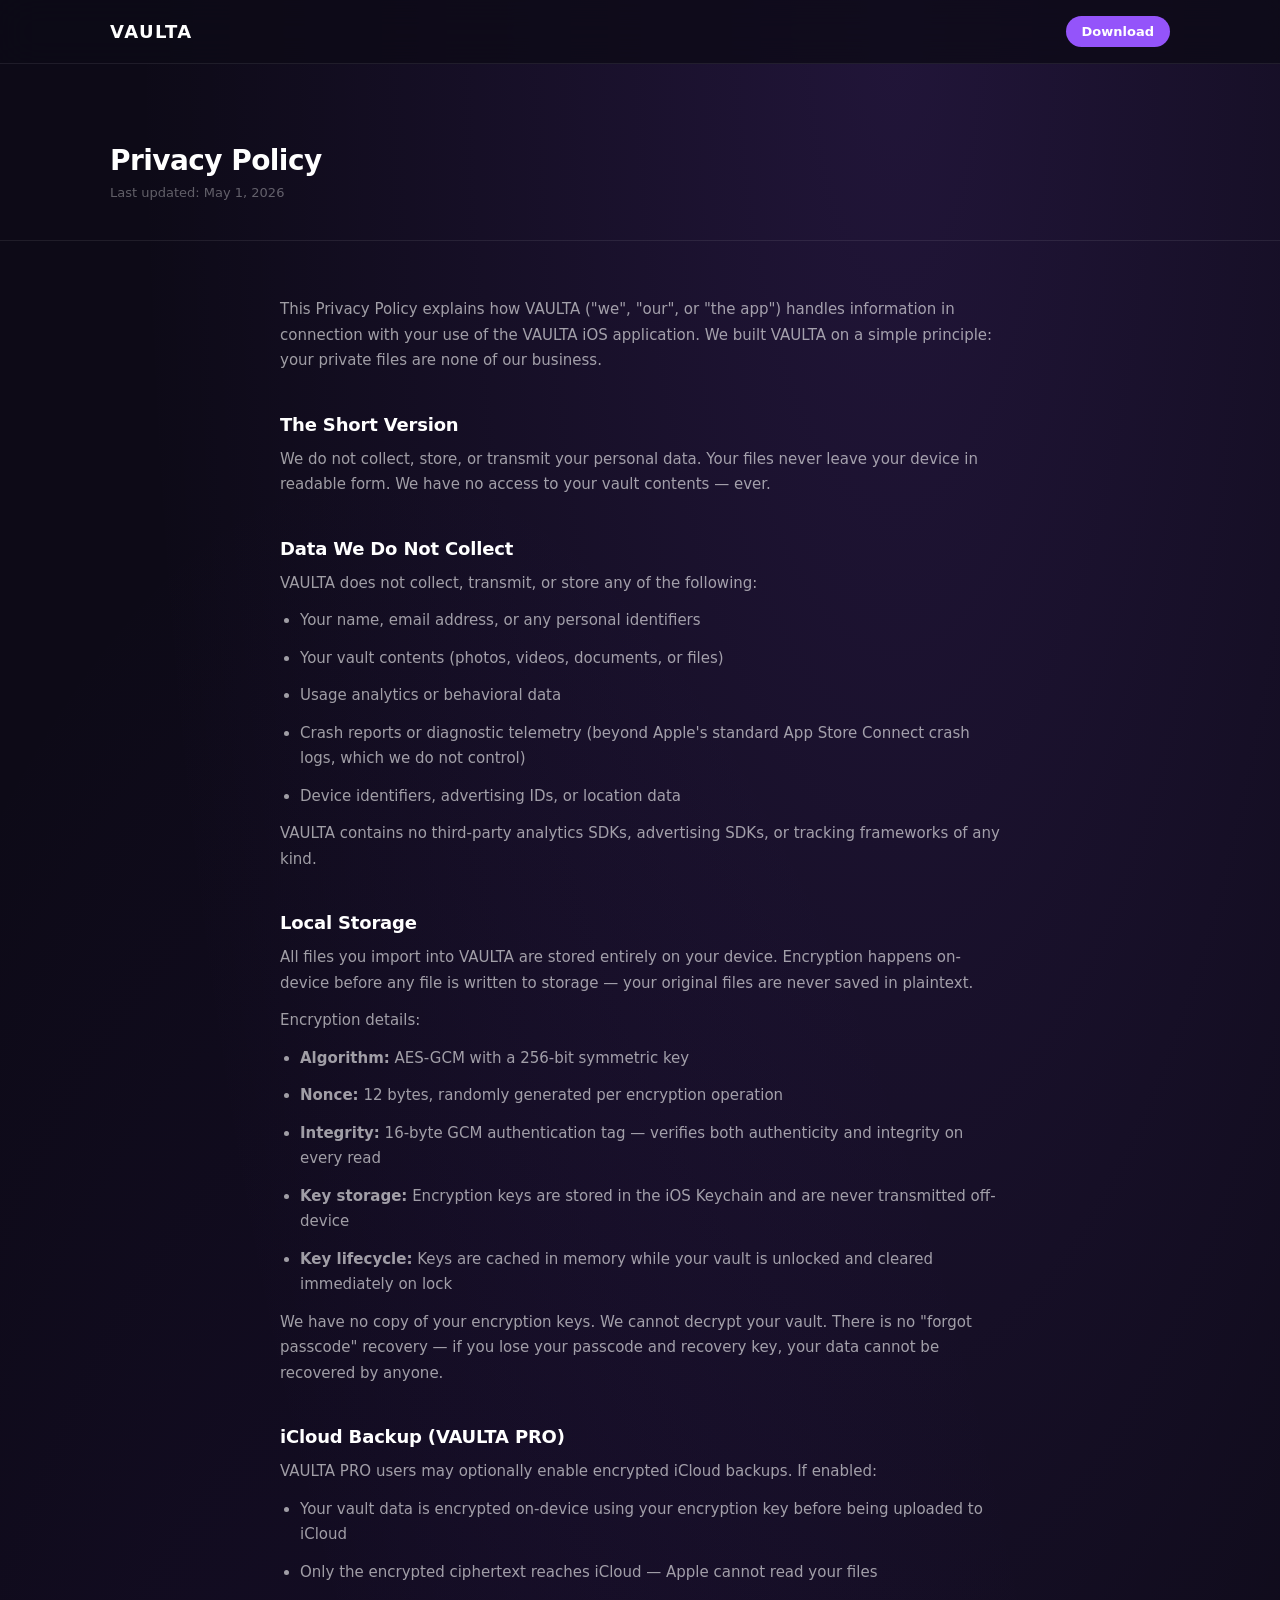
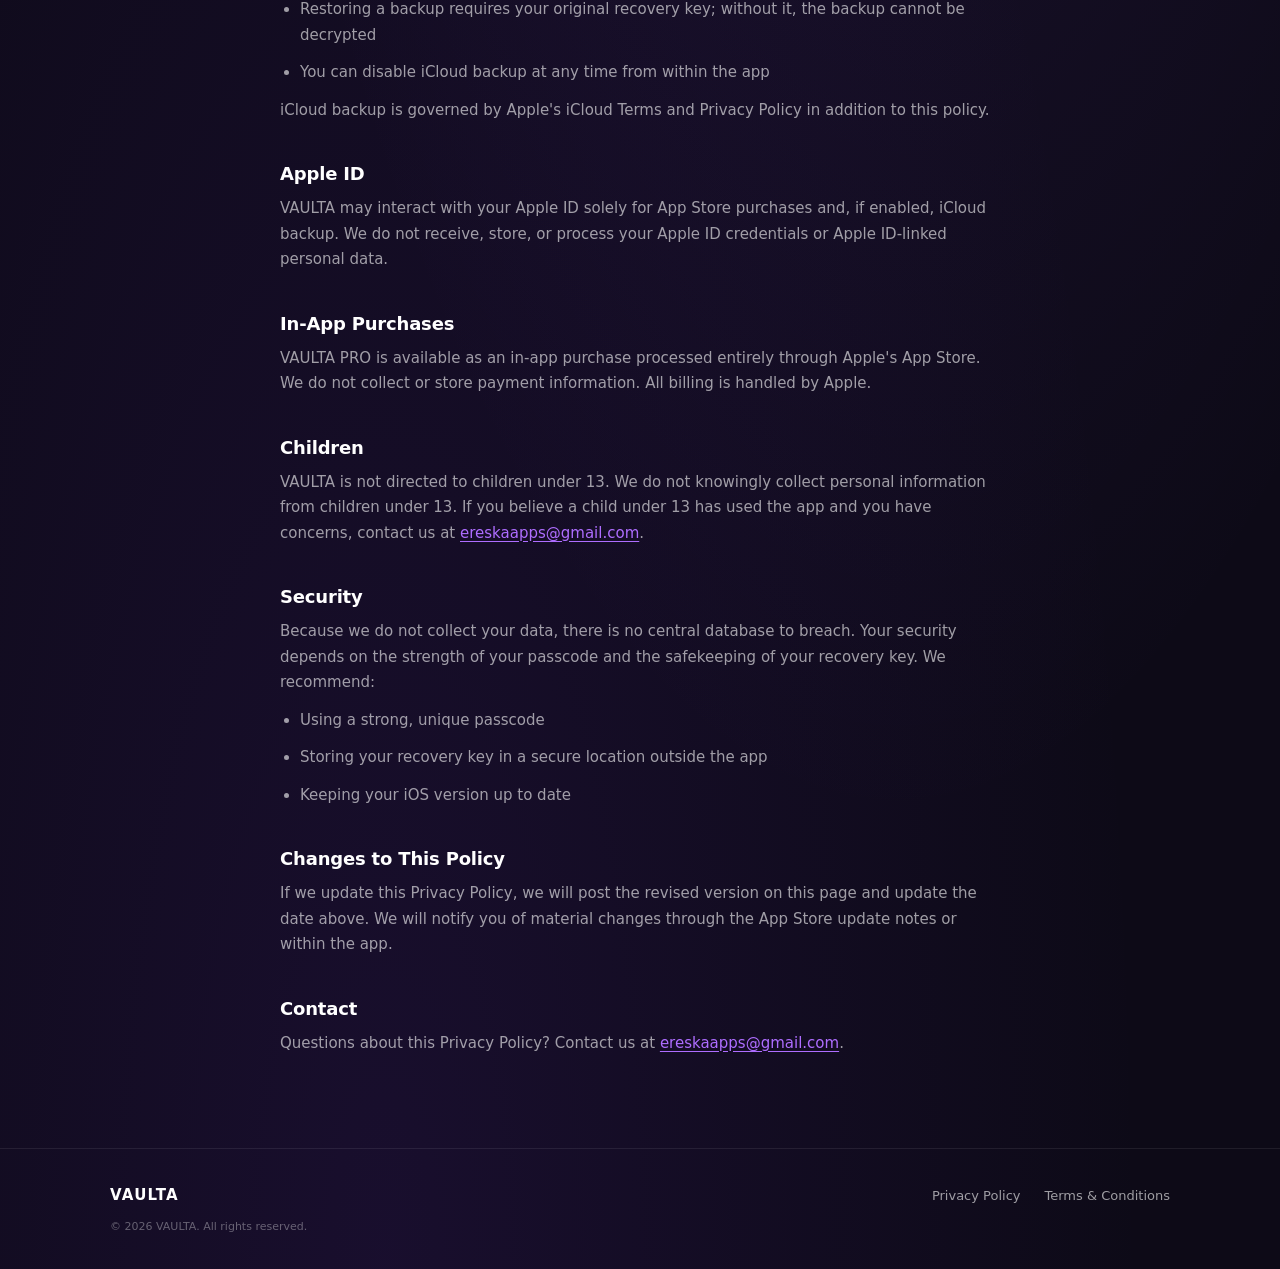
==== privacy.html @ a6c2a645 "feat: add privacy policy page" ====
<!DOCTYPE html>
<html lang="en">
<head>
  <meta charset="UTF-8">
  <meta name="viewport" content="width=device-width, initial-scale=1.0">
  <meta name="description" content="VAULTA Privacy Policy — how we handle your data.">
  <meta name="theme-color" content="#0D0A17">
  <title>Privacy Policy — VAULTA</title>
  <link rel="stylesheet" href="styles.css">
</head>
<body>

  <!-- NAV -->
  <nav class="nav">
    <div class="container">
      <div class="nav__inner">
        <a href="index.html" class="nav__logo">VAULTA</a>
        <a href="#" class="btn btn--sm">Download</a>
      </div>
    </div>
  </nav>

  <!-- HERO -->
  <div class="legal-hero">
    <div class="container">
      <h1>Privacy Policy</h1>
      <p>Last updated: May 1, 2026</p>
    </div>
  </div>

  <!-- CONTENT -->
  <div class="container">
    <div class="legal-content">

      <p>This Privacy Policy explains how VAULTA ("we", "our", or "the app") handles information in connection with your use of the VAULTA iOS application. We built VAULTA on a simple principle: your private files are none of our business.</p>

      <h2>The Short Version</h2>
      <p>We do not collect, store, or transmit your personal data. Your files never leave your device in readable form. We have no access to your vault contents — ever.</p>

      <h2>Data We Do Not Collect</h2>
      <p>VAULTA does not collect, transmit, or store any of the following:</p>
      <ul>
        <li>Your name, email address, or any personal identifiers</li>
        <li>Your vault contents (photos, videos, documents, or files)</li>
        <li>Usage analytics or behavioral data</li>
        <li>Crash reports or diagnostic telemetry (beyond Apple's standard App Store Connect crash logs, which we do not control)</li>
        <li>Device identifiers, advertising IDs, or location data</li>
      </ul>
      <p>VAULTA contains no third-party analytics SDKs, advertising SDKs, or tracking frameworks of any kind.</p>

      <h2>Local Storage</h2>
      <p>All files you import into VAULTA are stored entirely on your device. Encryption happens on-device before any file is written to storage — your original files are never saved in plaintext.</p>
      <p>Encryption details:</p>
      <ul>
        <li><strong>Algorithm:</strong> AES-GCM with a 256-bit symmetric key</li>
        <li><strong>Nonce:</strong> 12 bytes, randomly generated per encryption operation</li>
        <li><strong>Integrity:</strong> 16-byte GCM authentication tag — verifies both authenticity and integrity on every read</li>
        <li><strong>Key storage:</strong> Encryption keys are stored in the iOS Keychain and are never transmitted off-device</li>
        <li><strong>Key lifecycle:</strong> Keys are cached in memory while your vault is unlocked and cleared immediately on lock</li>
      </ul>
      <p>We have no copy of your encryption keys. We cannot decrypt your vault. There is no "forgot passcode" recovery — if you lose your passcode and recovery key, your data cannot be recovered by anyone.</p>

      <h2>iCloud Backup (VAULTA PRO)</h2>
      <p>VAULTA PRO users may optionally enable encrypted iCloud backups. If enabled:</p>
      <ul>
        <li>Your vault data is encrypted on-device using your encryption key before being uploaded to iCloud</li>
        <li>Only the encrypted ciphertext reaches iCloud — Apple cannot read your files</li>
        <li>Restoring a backup requires your original recovery key; without it, the backup cannot be decrypted</li>
        <li>You can disable iCloud backup at any time from within the app</li>
      </ul>
      <p>iCloud backup is governed by Apple's iCloud Terms and Privacy Policy in addition to this policy.</p>

      <h2>Apple ID</h2>
      <p>VAULTA may interact with your Apple ID solely for App Store purchases and, if enabled, iCloud backup. We do not receive, store, or process your Apple ID credentials or Apple ID-linked personal data.</p>

      <h2>In-App Purchases</h2>
      <p>VAULTA PRO is available as an in-app purchase processed entirely through Apple's App Store. We do not collect or store payment information. All billing is handled by Apple.</p>

      <h2>Children</h2>
      <p>VAULTA is not directed to children under 13. We do not knowingly collect personal information from children under 13. If you believe a child under 13 has used the app and you have concerns, contact us at <a href="mailto:ereskaapps@gmail.com">ereskaapps@gmail.com</a>.</p>

      <h2>Security</h2>
      <p>Because we do not collect your data, there is no central database to breach. Your security depends on the strength of your passcode and the safekeeping of your recovery key. We recommend:</p>
      <ul>
        <li>Using a strong, unique passcode</li>
        <li>Storing your recovery key in a secure location outside the app</li>
        <li>Keeping your iOS version up to date</li>
      </ul>

      <h2>Changes to This Policy</h2>
      <p>If we update this Privacy Policy, we will post the revised version on this page and update the date above. We will notify you of material changes through the App Store update notes or within the app.</p>

      <h2>Contact</h2>
      <p>Questions about this Privacy Policy? Contact us at <a href="mailto:ereskaapps@gmail.com">ereskaapps@gmail.com</a>.</p>

    </div>
  </div>

  <!-- FOOTER -->
  <footer class="footer">
    <div class="container">
      <div class="footer__inner">
        <span class="footer__logo">VAULTA</span>
        <ul class="footer__links">
          <li><a href="privacy.html">Privacy Policy</a></li>
          <li><a href="terms.html">Terms &amp; Conditions</a></li>
        </ul>
        <p class="footer__copy">© 2026 VAULTA. All rights reserved.</p>
      </div>
    </div>
  </footer>

</body>
</html>
---- styles.css ----
/* ===== RESET ===== */
*, *::before, *::after {
  box-sizing: border-box;
  margin: 0;
  padding: 0;
}

/* ===== TOKENS ===== */
:root {
  --bg-main: #0D0A17;
  --bg-deep: #0A0812;
  --accent: #9454FA;
  --accent-dark: #6E2ED1;
  --accent-light: #AE6DFF;
  --text-primary: #FFFFFF;
  --text-secondary: rgba(255, 255, 255, 0.6);
  --text-tertiary: rgba(255, 255, 255, 0.35);
  --glass-bg: rgba(255, 255, 255, 0.05);
  --glass-border: rgba(255, 255, 255, 0.08);
  --card-shadow: 0 2px 12px rgba(0, 0, 0, 0.4);
  --radius-card: 14px;
  --radius-pill: 9999px;
  --font: system-ui, -apple-system, BlinkMacSystemFont, 'Segoe UI', sans-serif;
  --max-w: 1100px;
  --transition-spring: all 0.28s cubic-bezier(0.34, 1.56, 0.64, 1);
}

/* ===== BASE ===== */
html {
  scroll-behavior: smooth;
}

body {
  font-family: var(--font);
  font-size: 16px;
  color: var(--text-primary);
  background: radial-gradient(ellipse at 70% 0%, rgba(148, 84, 250, 0.15) 0%, transparent 60%),
              radial-gradient(ellipse at 30% 100%, rgba(110, 46, 209, 0.12) 0%, transparent 60%),
              var(--bg-main);
  min-height: 100vh;
  -webkit-font-smoothing: antialiased;
}

a {
  color: inherit;
  text-decoration: none;
}

img {
  max-width: 100%;
  display: block;
}

/* ===== LAYOUT ===== */
.container {
  width: 100%;
  max-width: var(--max-w);
  margin: 0 auto;
  padding: 0 20px;
}

section {
  padding: 80px 0;
}

/* ===== NAV ===== */
.nav {
  position: sticky;
  top: 0;
  z-index: 100;
  padding: 16px 0;
  background: rgba(13, 10, 23, 0.8);
  backdrop-filter: blur(20px);
  -webkit-backdrop-filter: blur(20px);
  border-bottom: 1px solid var(--glass-border);
}

.nav__inner {
  display: flex;
  align-items: center;
  justify-content: space-between;
}

.nav__logo {
  font-size: 18px;
  font-weight: 700;
  letter-spacing: 0.08em;
  color: var(--text-primary);
}

.btn {
  display: inline-flex;
  align-items: center;
  justify-content: center;
  gap: 8px;
  padding: 12px 22px;
  font-family: var(--font);
  font-size: 15px;
  font-weight: 600;
  color: var(--text-primary);
  background: var(--accent);
  border: none;
  border-radius: var(--radius-pill);
  cursor: pointer;
  transition: var(--transition-spring);
  text-decoration: none;
  white-space: nowrap;
}

.btn:hover {
  background: var(--accent-dark);
  transform: translateY(-1px);
}

.btn:active {
  transform: scale(0.97);
}

.btn--sm {
  padding: 8px 16px;
  font-size: 13px;
}

/* ===== HERO ===== */
.hero {
  padding: 100px 0 80px;
  text-align: center;
}

.hero__eyebrow {
  display: inline-block;
  margin-bottom: 24px;
  padding: 5px 12px;
  font-size: 11px;
  font-weight: 600;
  letter-spacing: 0.1em;
  color: var(--accent-light);
  background: rgba(148, 84, 250, 0.15);
  border: 1px solid rgba(148, 84, 250, 0.3);
  border-radius: 6px;
  text-transform: uppercase;
}

.hero__title {
  font-size: clamp(52px, 10vw, 88px);
  font-weight: 700;
  letter-spacing: -0.02em;
  line-height: 1;
  margin-bottom: 20px;
  animation: fadeInUp 0.6s ease-out both;
}

.hero__tagline {
  font-size: clamp(20px, 3vw, 26px);
  font-weight: 600;
  letter-spacing: -0.01em;
  color: var(--text-secondary);
  margin-bottom: 16px;
  animation: fadeInUp 0.6s 0.1s ease-out both;
}

.hero__desc {
  font-size: 16px;
  color: var(--text-secondary);
  max-width: 420px;
  margin: 0 auto 40px;
  line-height: 1.6;
  animation: fadeInUp 0.6s 0.2s ease-out both;
}

.hero__cta {
  animation: fadeInUp 0.6s 0.3s ease-out both;
}

.app-store-btn {
  display: inline-flex;
  align-items: center;
  gap: 10px;
  padding: 14px 24px;
  background: var(--text-primary);
  color: #000;
  border-radius: var(--radius-card);
  font-size: 14px;
  font-weight: 600;
  transition: var(--transition-spring);
  box-shadow: var(--card-shadow);
}

.app-store-btn:hover {
  transform: translateY(-2px);
  box-shadow: 0 8px 24px rgba(0, 0, 0, 0.5);
}

.app-store-btn:active {
  transform: scale(0.97);
}

.app-store-btn__icon {
  width: 22px;
  height: 22px;
  flex-shrink: 0;
}

.app-store-btn__text {
  display: flex;
  flex-direction: column;
  align-items: flex-start;
}

.app-store-btn__label {
  font-size: 10px;
  font-weight: 400;
  opacity: 0.7;
  text-transform: uppercase;
  letter-spacing: 0.05em;
}

.app-store-btn__store {
  font-size: 17px;
  font-weight: 700;
  line-height: 1.1;
}

/* ===== SECTION HEADER ===== */
.section-header {
  text-align: center;
  margin-bottom: 56px;
}

.section-header h2 {
  font-size: 22px;
  font-weight: 700;
  letter-spacing: -0.02em;
  margin-bottom: 10px;
}

.section-header p {
  font-size: 15px;
  color: var(--text-secondary);
}

/* ===== FEATURES ===== */
.features {
  background: rgba(10, 8, 18, 0.5);
}

.features-grid {
  display: grid;
  grid-template-columns: repeat(auto-fit, minmax(280px, 1fr));
  gap: 12px;
}

.feature-card {
  background: var(--glass-bg);
  backdrop-filter: blur(20px);
  -webkit-backdrop-filter: blur(20px);
  border: 1px solid var(--glass-border);
  border-radius: var(--radius-card);
  padding: 22px;
  box-shadow: var(--card-shadow);
  transition: var(--transition-spring);
}

.feature-card:hover {
  transform: translateY(-2px);
  border-color: rgba(148, 84, 250, 0.25);
  box-shadow: 0 4px 20px rgba(148, 84, 250, 0.12);
}

.feature-card__icon {
  width: 40px;
  height: 40px;
  border-radius: 10px;
  display: flex;
  align-items: center;
  justify-content: center;
  font-size: 18px;
  margin-bottom: 14px;
}

.feature-card__title {
  font-size: 15px;
  font-weight: 600;
  margin-bottom: 6px;
}

.feature-card__desc {
  font-size: 13px;
  color: var(--text-secondary);
  line-height: 1.5;
}

/* ===== HOW IT WORKS ===== */
.steps {
  display: flex;
  gap: 20px;
  align-items: flex-start;
  justify-content: center;
}

.step {
  flex: 1;
  max-width: 280px;
  text-align: center;
  position: relative;
}

.step:not(:last-child)::after {
  content: '';
  position: absolute;
  top: 20px;
  right: -12px;
  width: 24px;
  height: 1px;
  background: linear-gradient(to right, var(--glass-border), transparent);
}

.step__number {
  width: 40px;
  height: 40px;
  border-radius: var(--radius-pill);
  background: rgba(148, 84, 250, 0.2);
  border: 1px solid rgba(148, 84, 250, 0.4);
  color: var(--accent-light);
  font-size: 15px;
  font-weight: 700;
  display: flex;
  align-items: center;
  justify-content: center;
  margin: 0 auto 16px;
}

.step__title {
  font-size: 15px;
  font-weight: 600;
  margin-bottom: 8px;
}

.step__desc {
  font-size: 13px;
  color: var(--text-secondary);
  line-height: 1.5;
}

@media (max-width: 600px) {
  .steps {
    flex-direction: column;
    align-items: center;
  }

  .step:not(:last-child)::after {
    display: none;
  }
}

/* ===== TRUST ===== */
.trust {
  background: rgba(10, 8, 18, 0.5);
}

.trust-grid {
  display: grid;
  grid-template-columns: repeat(auto-fit, minmax(240px, 1fr));
  gap: 12px;
}

.trust-card {
  background: var(--glass-bg);
  border: 1px solid var(--glass-border);
  border-radius: var(--radius-card);
  padding: 28px 22px;
  text-align: center;
  box-shadow: var(--card-shadow);
}

.trust-card__icon {
  font-size: 28px;
  margin-bottom: 14px;
}

.trust-card__title {
  font-size: 15px;
  font-weight: 600;
  letter-spacing: -0.01em;
  line-height: 1.4;
}

/* ===== CTA SECTION ===== */
.cta-section {
  text-align: center;
}

.cta-section h2 {
  font-size: clamp(28px, 5vw, 40px);
  font-weight: 700;
  letter-spacing: -0.02em;
  margin-bottom: 12px;
}

.cta-section p {
  font-size: 16px;
  color: var(--text-secondary);
  margin-bottom: 36px;
}

/* ===== FOOTER ===== */
.footer {
  padding: 36px 0;
  border-top: 1px solid var(--glass-border);
}

.footer__inner {
  display: flex;
  align-items: center;
  justify-content: space-between;
  flex-wrap: wrap;
  gap: 16px;
}

.footer__logo {
  font-size: 15px;
  font-weight: 700;
  letter-spacing: 0.08em;
}

.footer__links {
  display: flex;
  gap: 24px;
  list-style: none;
}

.footer__links a {
  font-size: 13px;
  color: var(--text-secondary);
  transition: color 0.2s;
}

.footer__links a:hover {
  color: var(--text-primary);
}

.footer__copy {
  font-size: 11px;
  color: var(--text-tertiary);
  width: 100%;
}

@media (max-width: 600px) {
  .footer__inner {
    flex-direction: column;
    align-items: flex-start;
  }
}

/* ===== ANIMATIONS ===== */
@keyframes fadeInUp {
  from {
    opacity: 0;
    transform: translateY(20px);
  }
  to {
    opacity: 1;
    transform: translateY(0);
  }
}

.fade-in {
  opacity: 0;
  transform: translateY(16px);
  transition: opacity 0.5s ease-out, transform 0.5s ease-out;
}

.fade-in.visible {
  opacity: 1;
  transform: translateY(0);
}

/* ===== LEGAL PAGES ===== */
.legal-hero {
  padding: 80px 0 40px;
  border-bottom: 1px solid var(--glass-border);
  margin-bottom: 56px;
}

.legal-hero h1 {
  font-size: 28px;
  font-weight: 700;
  letter-spacing: -0.02em;
  margin-bottom: 8px;
}

.legal-hero p {
  font-size: 13px;
  color: var(--text-tertiary);
}

.legal-content {
  max-width: 720px;
  margin: 0 auto;
  padding-bottom: 80px;
}

.legal-content h2 {
  font-size: 18px;
  font-weight: 600;
  letter-spacing: -0.01em;
  margin: 40px 0 12px;
  color: var(--text-primary);
}

.legal-content p,
.legal-content li {
  font-size: 15px;
  color: var(--text-secondary);
  line-height: 1.7;
  margin-bottom: 12px;
}

.legal-content ul {
  padding-left: 20px;
  margin-bottom: 12px;
}

.legal-content a {
  color: var(--accent-light);
  text-decoration: underline;
  text-underline-offset: 3px;
}
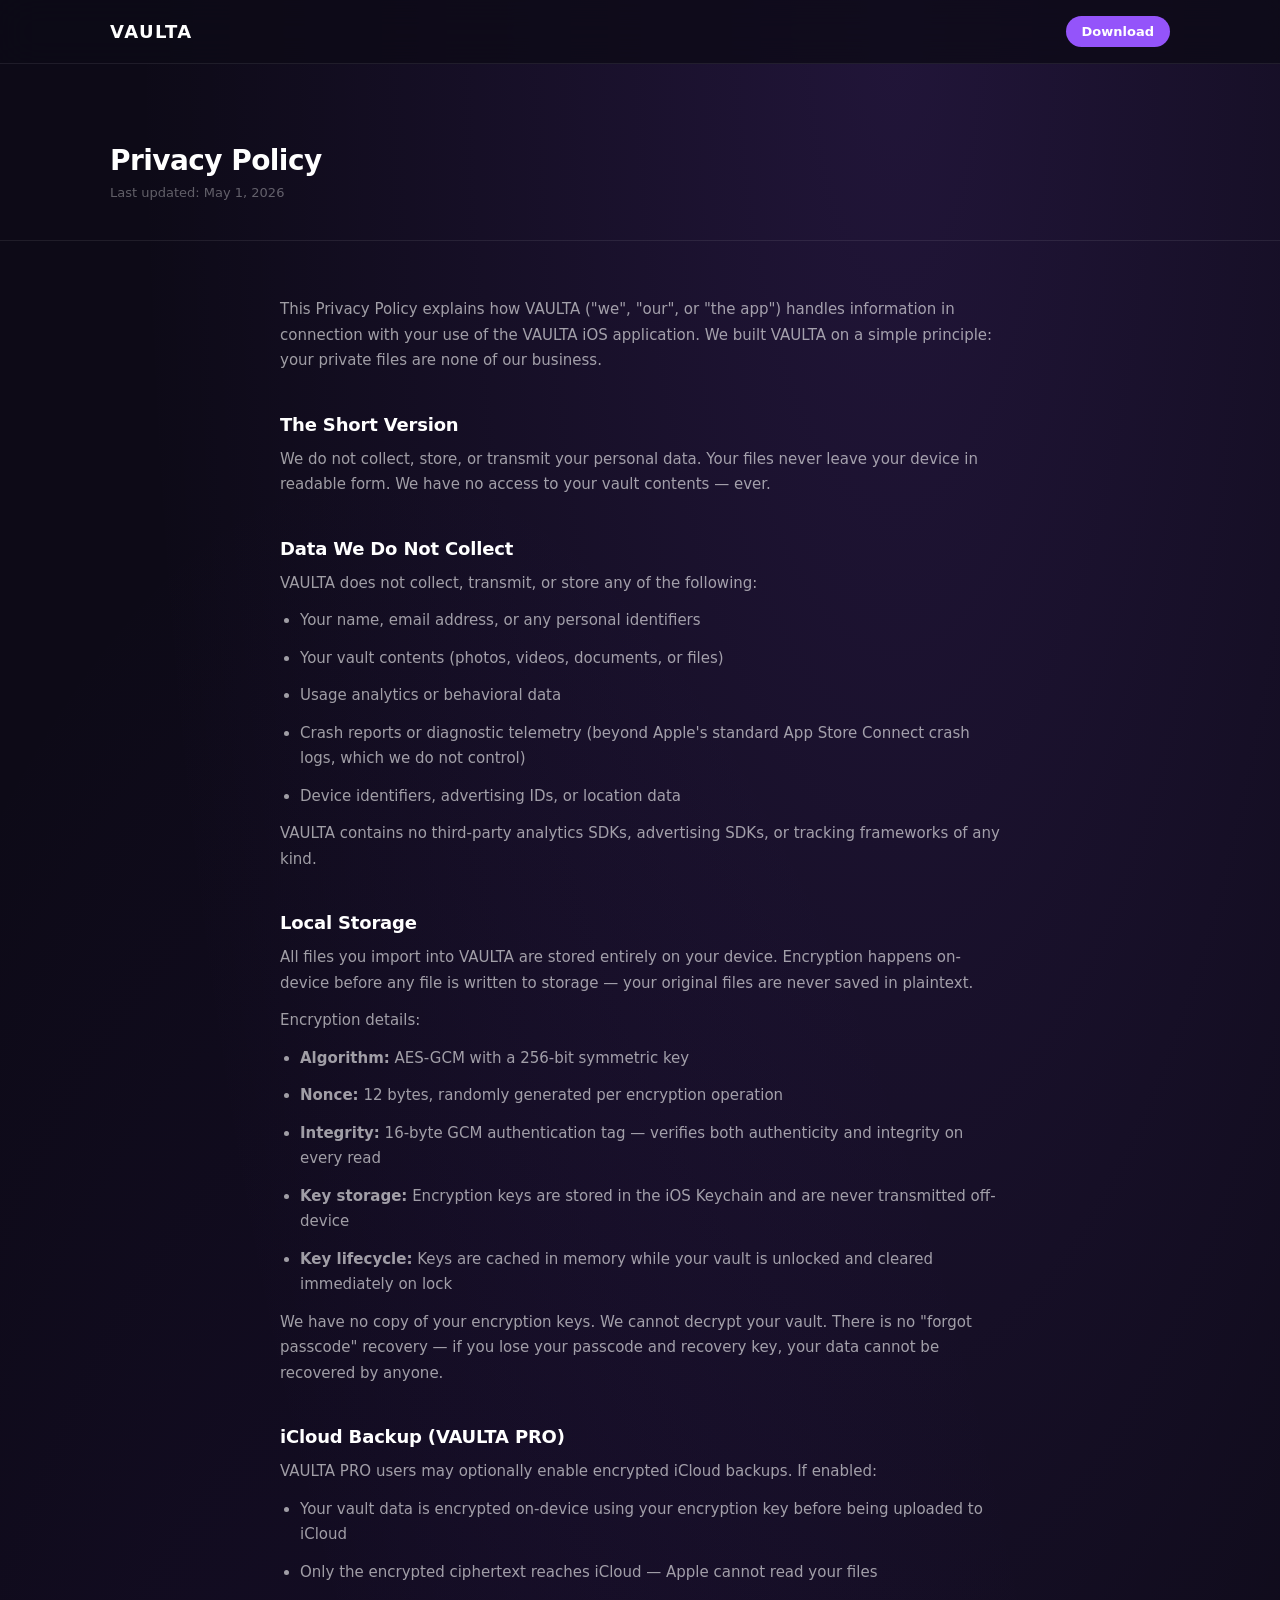
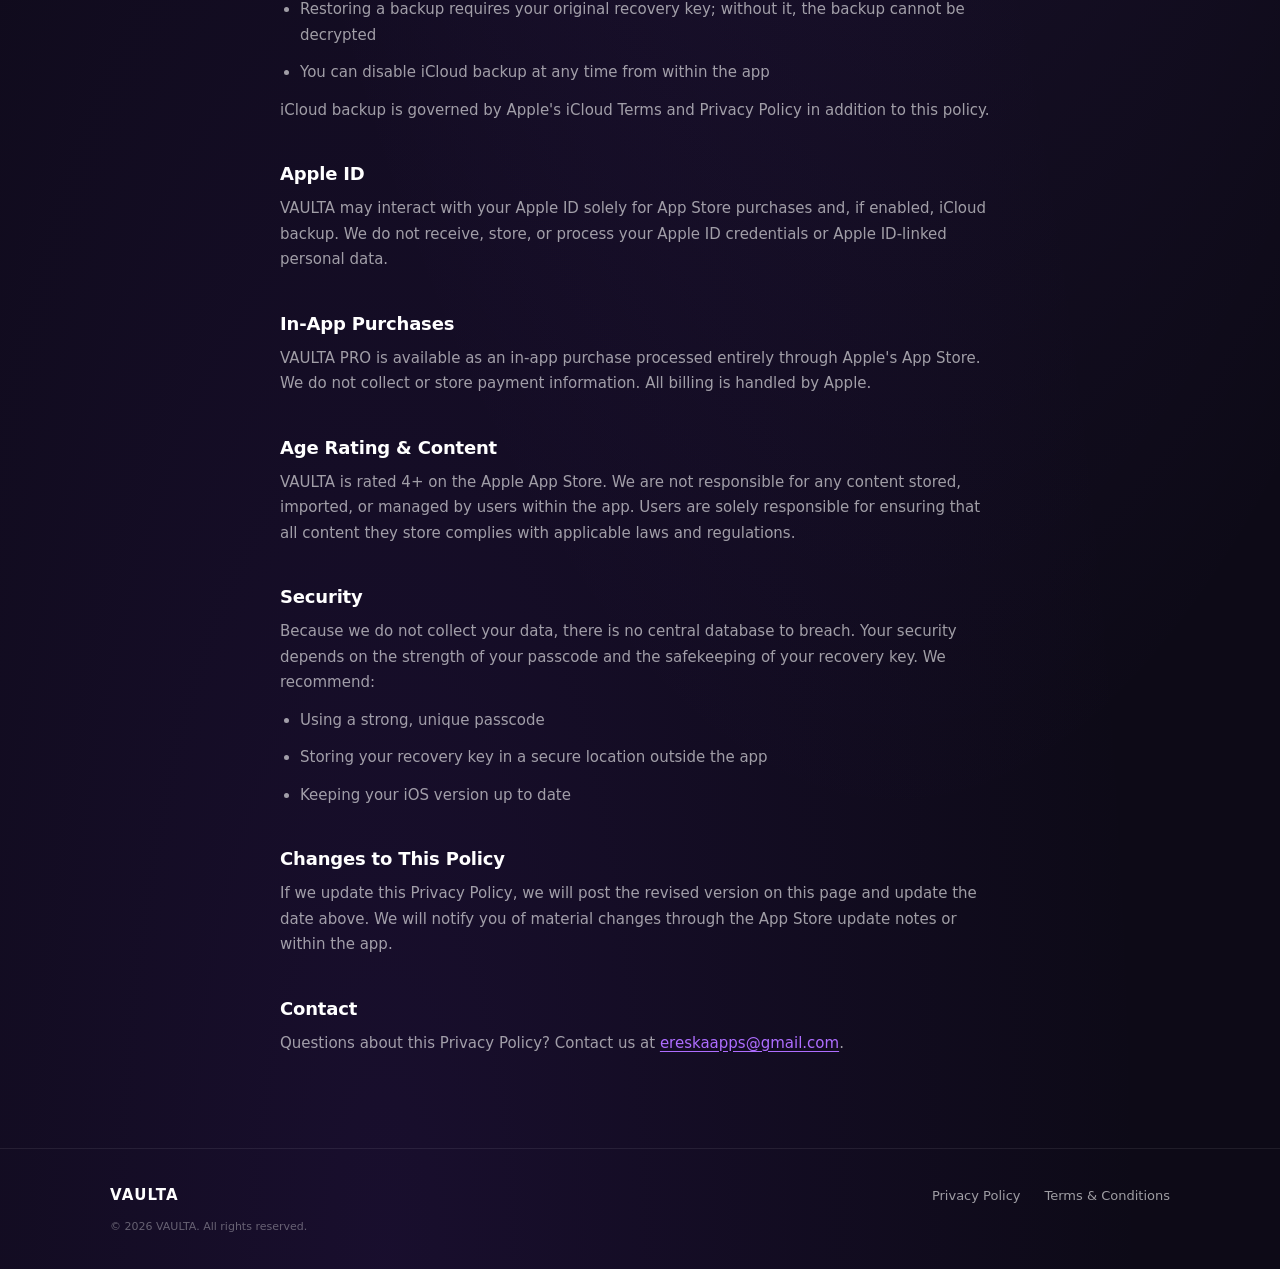
==== commit 96f56842: "docs(privacy): replace children section with age rating disclaimer App is rated 4+ on App Store. COP" ====
--- a/privacy.html
+++ b/privacy.html
@@ -76,8 +76,8 @@
       <h2>In-App Purchases</h2>
       <p>VAULTA PRO is available as an in-app purchase processed entirely through Apple's App Store. We do not collect or store payment information. All billing is handled by Apple.</p>
 
-      <h2>Children</h2>
-      <p>VAULTA is not directed to children under 13. We do not knowingly collect personal information from children under 13. If you believe a child under 13 has used the app and you have concerns, contact us at <a href="mailto:ereskaapps@gmail.com">ereskaapps@gmail.com</a>.</p>
+      <h2>Age Rating &amp; Content</h2>
+      <p>VAULTA is rated 4+ on the Apple App Store. We are not responsible for any content stored, imported, or managed by users within the app. Users are solely responsible for ensuring that all content they store complies with applicable laws and regulations.</p>
 
       <h2>Security</h2>
       <p>Because we do not collect your data, there is no central database to breach. Your security depends on the strength of your passcode and the safekeeping of your recovery key. We recommend:</p>
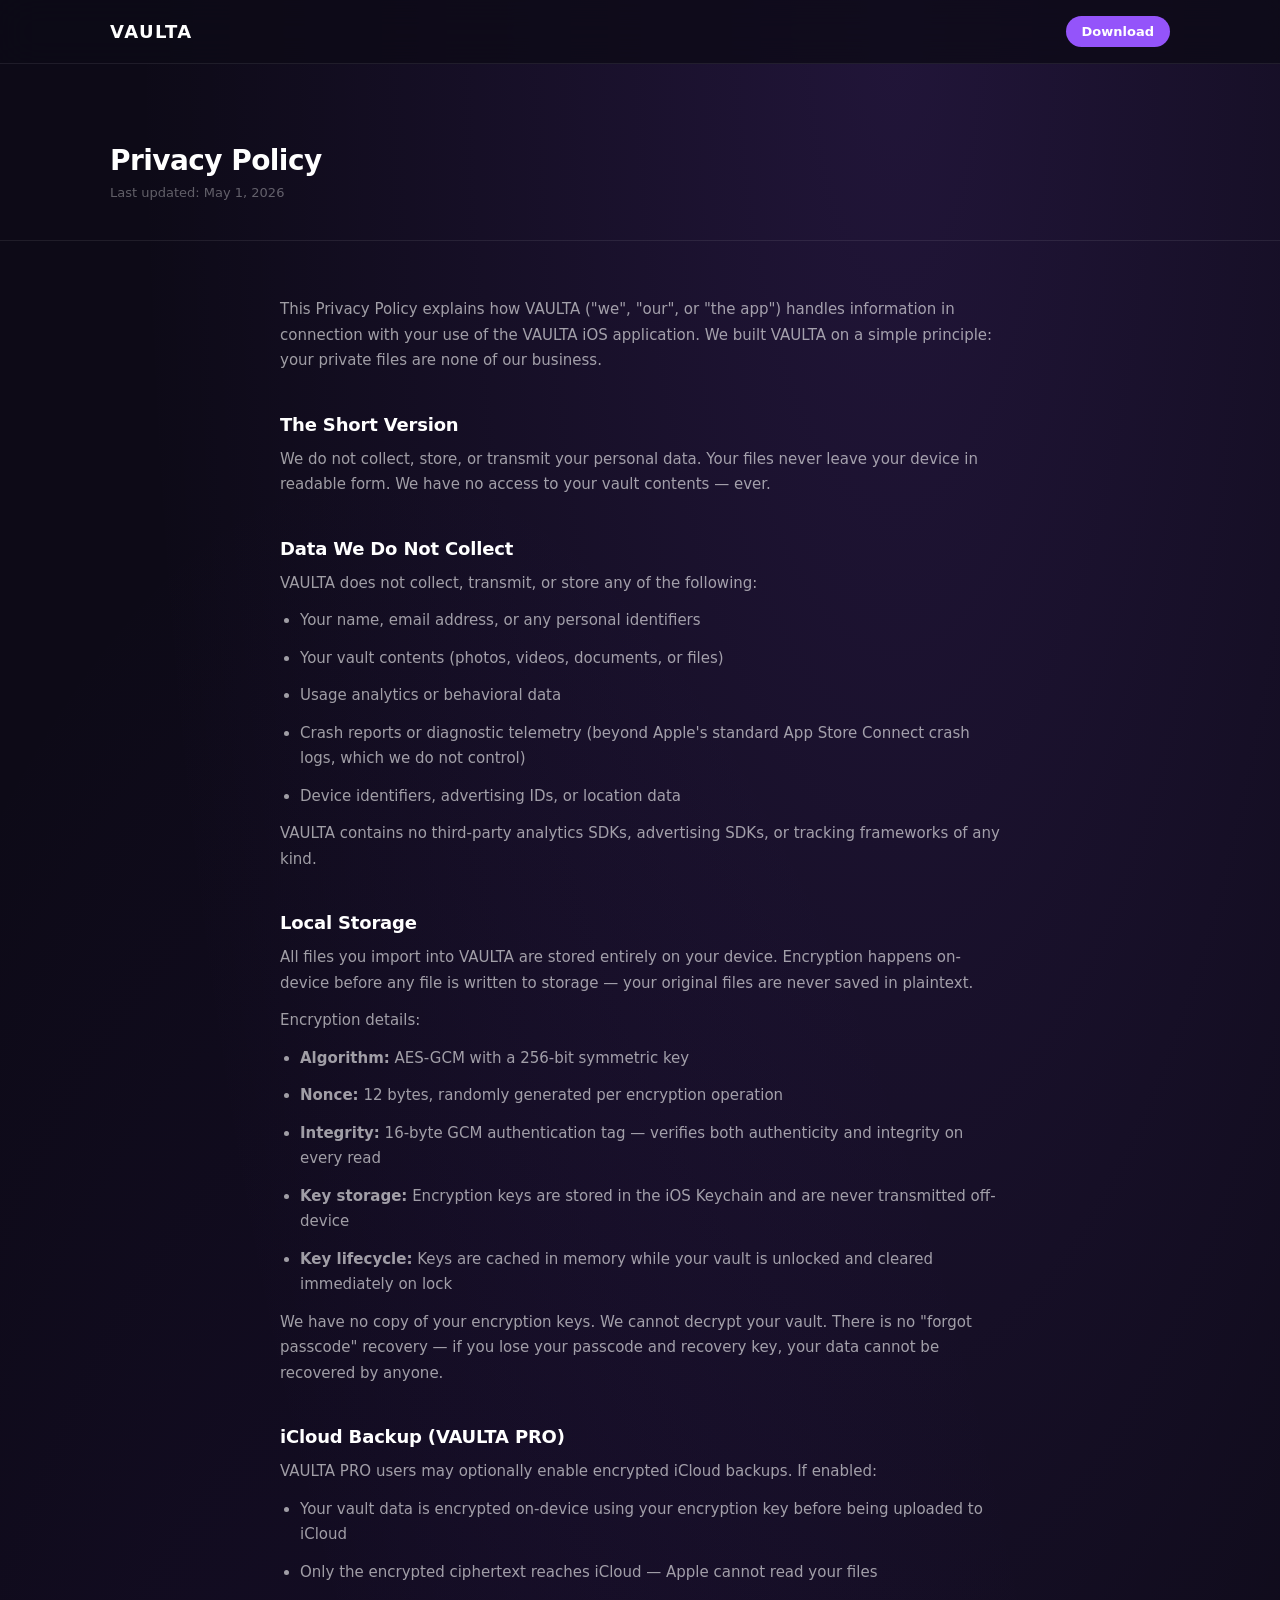
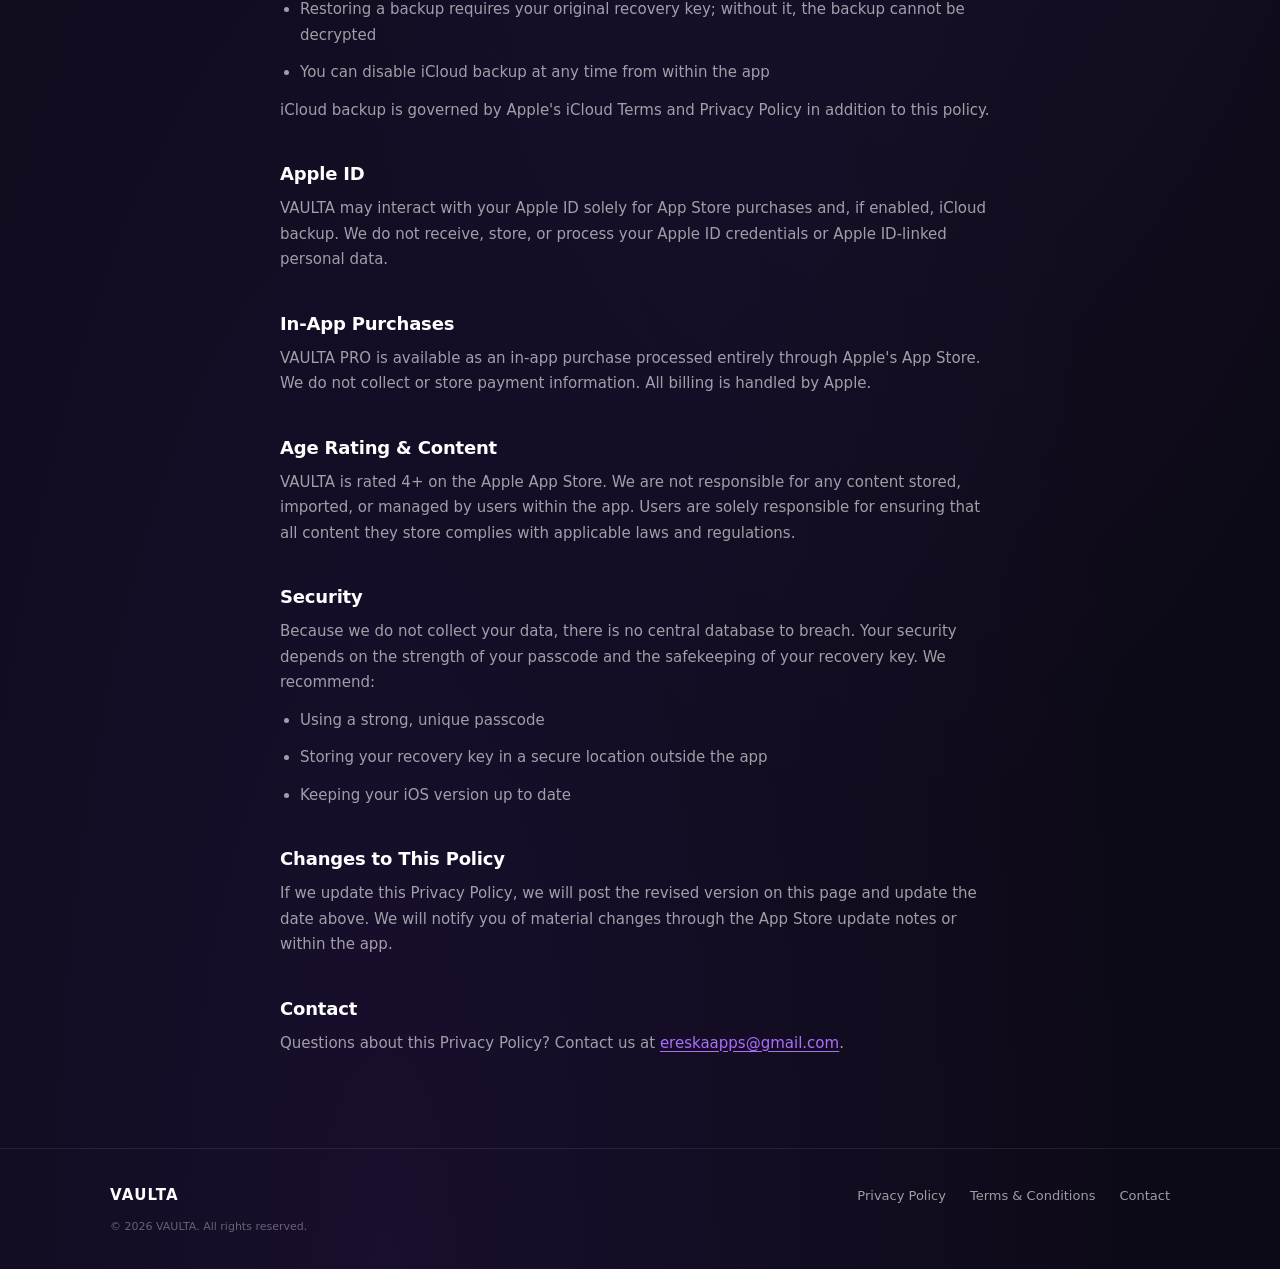
==== commit 56560462: "feat(seo): full SEO and GEO optimization pass - Add canonical URLs, Open Graph tags, structured data" ====
--- a/privacy.html
+++ b/privacy.html
@@ -3,30 +3,93 @@
 <head>
   <meta charset="UTF-8">
   <meta name="viewport" content="width=device-width, initial-scale=1.0">
-  <meta name="description" content="VAULTA Privacy Policy — how we handle your data.">
+
+  <!-- Primary SEO -->
+  <title>Privacy Policy — VAULTA Vault App</title>
+  <meta name="description" content="VAULTA collects no personal data. Your files are encrypted on-device with AES-256. We have zero access to your vault. Read our full privacy policy.">
+  <meta name="author" content="Martin Gábor">
+  <meta name="robots" content="index, follow">
+  <link rel="canonical" href="https://mocingejbr.github.io/vaulta-site/privacy.html">
+
+  <!-- Open Graph -->
+  <meta property="og:type" content="website">
+  <meta property="og:site_name" content="VAULTA">
+  <meta property="og:title" content="Privacy Policy — VAULTA">
+  <meta property="og:description" content="VAULTA collects no personal data. Your files stay on your device, encrypted with AES-256. Zero knowledge architecture.">
+  <meta property="og:url" content="https://mocingejbr.github.io/vaulta-site/privacy.html">
+  <meta property="og:image" content="https://mocingejbr.github.io/vaulta-site/og-image.png">
+
+  <!-- Favicon -->
+  <link rel="icon" type="image/png" href="favicon/favicon-96x96.png" sizes="96x96">
+  <link rel="icon" type="image/svg+xml" href="favicon/favicon.svg">
+  <link rel="shortcut icon" href="favicon/favicon.ico">
+  <link rel="apple-touch-icon" sizes="180x180" href="favicon/apple-touch-icon.png">
+  <link rel="manifest" href="favicon/site.webmanifest">
+
+  <!-- PWA -->
   <meta name="theme-color" content="#0D0A17">
-  <title>Privacy Policy — VAULTA</title>
+
   <link rel="stylesheet" href="styles.css">
+
+  <!-- Structured Data -->
+  <script type="application/ld+json">
+  {
+    "@context": "https://schema.org",
+    "@graph": [
+      {
+        "@type": "WebPage",
+        "@id": "https://mocingejbr.github.io/vaulta-site/privacy.html",
+        "url": "https://mocingejbr.github.io/vaulta-site/privacy.html",
+        "name": "Privacy Policy — VAULTA",
+        "description": "VAULTA Privacy Policy explaining how the app handles data. VAULTA collects no personal data and has zero access to vault contents.",
+        "isPartOf": {
+          "@id": "https://mocingejbr.github.io/vaulta-site/"
+        },
+        "inLanguage": "en",
+        "dateModified": "2026-05-01"
+      },
+      {
+        "@type": "BreadcrumbList",
+        "itemListElement": [
+          {
+            "@type": "ListItem",
+            "position": 1,
+            "name": "VAULTA",
+            "item": "https://mocingejbr.github.io/vaulta-site/"
+          },
+          {
+            "@type": "ListItem",
+            "position": 2,
+            "name": "Privacy Policy",
+            "item": "https://mocingejbr.github.io/vaulta-site/privacy.html"
+          }
+        ]
+      }
+    ]
+  }
+  </script>
 </head>
 <body>
 
   <!-- NAV -->
-  <nav class="nav">
+  <nav class="nav" aria-label="Site navigation">
     <div class="container">
       <div class="nav__inner">
         <a href="index.html" class="nav__logo">VAULTA</a>
-        <a href="#" class="btn btn--sm">Download</a>
+        <a href="https://apps.apple.com/us/app/vaulta-secure-file-vault/id6764309966" class="btn btn--sm" aria-label="Download VAULTA on the App Store">Download</a>
       </div>
     </div>
   </nav>
 
+  <main id="main-content">
+
   <!-- HERO -->
-  <div class="legal-hero">
+  <header class="legal-hero">
     <div class="container">
       <h1>Privacy Policy</h1>
       <p>Last updated: May 1, 2026</p>
     </div>
-  </div>
+  </header>
 
   <!-- CONTENT -->
   <div class="container">
@@ -96,14 +159,17 @@
     </div>
   </div>
 
+  </main>
+
   <!-- FOOTER -->
   <footer class="footer">
     <div class="container">
       <div class="footer__inner">
-        <span class="footer__logo">VAULTA</span>
+        <a href="index.html" class="footer__logo">VAULTA</a>
         <ul class="footer__links">
           <li><a href="privacy.html">Privacy Policy</a></li>
           <li><a href="terms.html">Terms &amp; Conditions</a></li>
+          <li><a href="mailto:ereskaapps@gmail.com">Contact</a></li>
         </ul>
         <p class="footer__copy">© 2026 VAULTA. All rights reserved.</p>
       </div>
--- a/styles.css
+++ b/styles.css
@@ -526,3 +526,46 @@
   text-decoration: underline;
   text-underline-offset: 3px;
 }
+
+/* ===== FAQ ===== */
+.faq {
+  background: rgba(10, 8, 18, 0.5);
+}
+
+.faq-list {
+  max-width: 720px;
+  margin: 0 auto;
+  display: flex;
+  flex-direction: column;
+  gap: 2px;
+}
+
+.faq-item {
+  background: var(--glass-bg);
+  border: 1px solid var(--glass-border);
+  border-radius: var(--radius-card);
+  padding: 24px;
+  transition: border-color 0.2s ease;
+}
+
+.faq-item:hover {
+  border-color: rgba(148, 84, 250, 0.25);
+}
+
+.faq-item__question {
+  font-size: 16px;
+  font-weight: 600;
+  letter-spacing: -0.01em;
+  margin-bottom: 10px;
+  color: var(--text-primary);
+}
+
+.faq-item__answer {
+  font-size: 14px;
+  color: var(--text-secondary);
+  line-height: 1.65;
+}
+
+.faq-item__answer strong {
+  color: var(--accent-light);
+}
